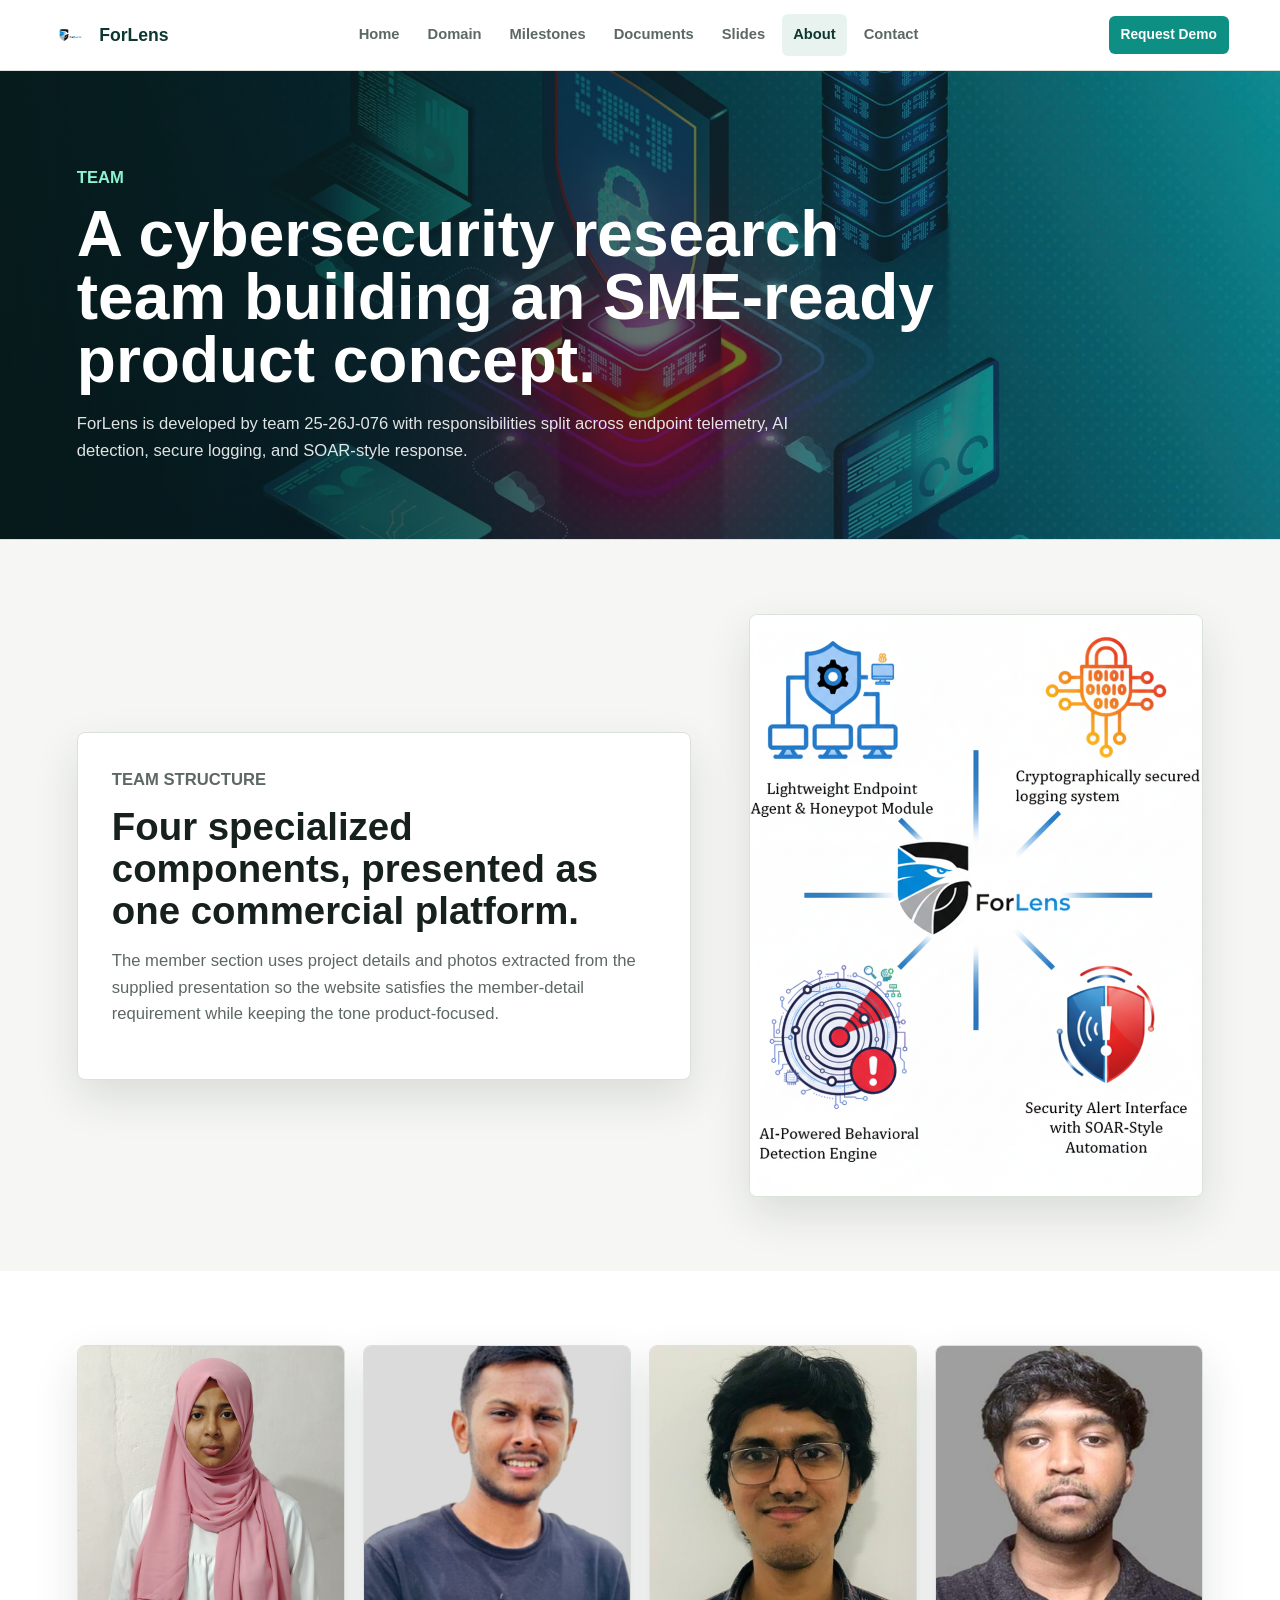
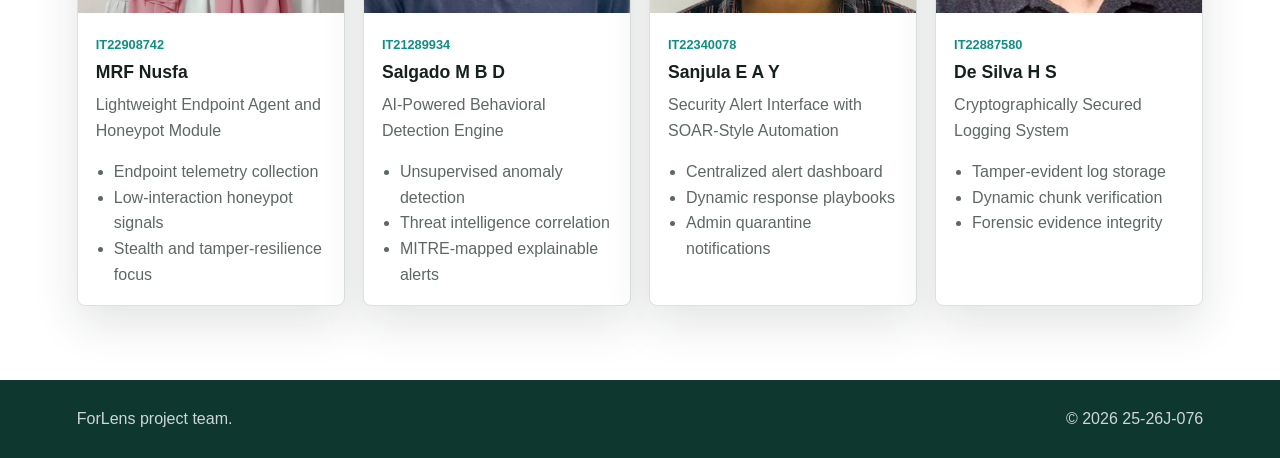
==== about.html @ c887a25a "first commit" ====
<!DOCTYPE html>
<html lang="en">
<head>
  <meta charset="UTF-8">
  <meta name="viewport" content="width=device-width, initial-scale=1.0">
  <title>About | ForLens</title>
  <link rel="stylesheet" href="CSS/style.css">
  <link rel="stylesheet" href="CSS/components.css">
  <link rel="stylesheet" href="CSS/responsive.css">
</head>
<body>
  <header class="site-header" data-header>
    <a class="brand" href="index.html"><img src="assets/images/logo.png" alt="ForLens logo"><span>ForLens</span></a>
    <button class="nav-toggle" type="button" data-nav-toggle aria-label="Open navigation" aria-expanded="false">Menu</button>
    <nav class="site-nav" data-nav>
      <a href="index.html">Home</a><a href="domain.html">Domain</a><a href="milestones.html">Milestones</a><a href="documents.html">Documents</a><a href="slides.html">Slides</a><a href="about.html">About</a><a href="contact.html">Contact</a>
    </nav>
    <div class="header-tools"><a class="nav-cta" href="contact.html">Request Demo</a></div>
  </header>

  <main>
    <section class="page-hero page-hero-about">
      <p class="eyebrow">Team</p>
      <h1>A cybersecurity research team building an SME-ready product concept.</h1>
      <p>ForLens is developed by team 25-26J-076 with responsibilities split across endpoint telemetry, AI detection, secure logging, and SOAR-style response.</p>
    </section>

    <section class="section team-intro split-section">
      <div class="copy-panel reveal">
        <p class="eyebrow">Team Structure</p>
        <h2>Four specialized components, presented as one commercial platform.</h2>
        <p>The member section uses project details and photos extracted from the supplied presentation so the website satisfies the member-detail requirement while keeping the tone product-focused.</p>
      </div>
      <div class="visual-panel reveal">
        <img src="assets/images/module-map.png" alt="ForLens component ownership map">
      </div>
    </section>

    <section class="section member-grid">
      <article class="member-card reveal">
        <img src="assets/team/nusfa.jpg" alt="MRF Nusfa">
        <div class="member-copy">
          <span>IT22908742</span>
          <h3>MRF Nusfa</h3>
          <p>Lightweight Endpoint Agent and Honeypot Module</p>
          <ul>
            <li>Endpoint telemetry collection</li>
            <li>Low-interaction honeypot signals</li>
            <li>Stealth and tamper-resilience focus</li>
          </ul>
        </div>
      </article>
      <article class="member-card reveal">
        <img src="assets/team/salgado.jpg" alt="Salgado M B D">
        <div class="member-copy">
          <span>IT21289934</span>
          <h3>Salgado M B D</h3>
          <p>AI-Powered Behavioral Detection Engine</p>
          <ul>
            <li>Unsupervised anomaly detection</li>
            <li>Threat intelligence correlation</li>
            <li>MITRE-mapped explainable alerts</li>
          </ul>
        </div>
      </article>
      <article class="member-card reveal">
        <img src="assets/team/sanjula.jpg" alt="Sanjula E A Y">
        <div class="member-copy">
          <span>IT22340078</span>
          <h3>Sanjula E A Y</h3>
          <p>Security Alert Interface with SOAR-Style Automation</p>
          <ul>
            <li>Centralized alert dashboard</li>
            <li>Dynamic response playbooks</li>
            <li>Admin quarantine notifications</li>
          </ul>
        </div>
      </article>
      <article class="member-card reveal">
        <img src="assets/team/desilva.jpg" alt="De Silva H S">
        <div class="member-copy">
          <span>IT22887580</span>
          <h3>De Silva H S</h3>
          <p>Cryptographically Secured Logging System</p>
          <ul>
            <li>Tamper-evident log storage</li>
            <li>Dynamic chunk verification</li>
            <li>Forensic evidence integrity</li>
          </ul>
        </div>
      </article>
    </section>
  </main>

  <footer class="site-footer"><p>ForLens project team.</p><span>&copy; <span data-year></span> 25-26J-076</span></footer>
  <script src="js/main.js"></script>
</body>
</html>
---- CSS/style.css ----
:root {
  --ink: #16201d;
  --muted: #5d6864;
  --paper: #f6f7f4;
  --surface: #ffffff;
  --line: #dbe2dc;
  --forest: #145c4b;
  --forest-dark: #0d372f;
  --teal: #0e8f83;
  --blue: #245c9f;
  --amber: #c67a1f;
  --shadow: 0 18px 45px rgba(22, 32, 29, 0.12);
  --shadow-strong: 0 28px 70px rgba(22, 32, 29, 0.18);
}

* {
  box-sizing: border-box;
}

html {
  scroll-behavior: smooth;
}

body {
  margin: 0;
  background: var(--paper);
  color: var(--ink);
  font-family: Arial, Helvetica, sans-serif;
  line-height: 1.6;
}

img {
  display: block;
  max-width: 100%;
}

a {
  color: inherit;
}

.site-header {
  position: sticky;
  top: 0;
  z-index: 20;
  display: flex;
  align-items: center;
  justify-content: space-between;
  gap: 18px;
  padding: 14px clamp(18px, 4vw, 56px);
  background: rgba(255, 255, 255, 0.94);
  border-bottom: 1px solid var(--line);
  backdrop-filter: blur(12px);
}

.header-tools {
  display: inline-flex;
  align-items: center;
  gap: 10px;
  min-width: max-content;
}

.nav-cta {
  display: inline-flex;
  align-items: center;
  justify-content: center;
  min-height: 38px;
  border-radius: 6px;
  font-size: 0.86rem;
  font-weight: 900;
  text-decoration: none;
}

.nav-cta {
  padding: 8px 12px;
  background: var(--teal);
  color: #ffffff;
}

.brand {
  display: inline-flex;
  align-items: center;
  gap: 10px;
  min-width: max-content;
  color: var(--forest-dark);
  font-weight: 800;
  font-size: 1.1rem;
  text-decoration: none;
}

.brand img {
  width: 38px;
  height: 38px;
  object-fit: contain;
}

.site-nav {
  display: flex;
  align-items: center;
  gap: 6px;
}

.site-nav a {
  padding: 9px 11px;
  border-radius: 6px;
  color: var(--muted);
  font-size: 0.92rem;
  font-weight: 700;
  text-decoration: none;
}

.site-nav a:hover,
.site-nav a.is-active {
  background: #e8f3ef;
  color: var(--forest-dark);
}

.nav-toggle {
  display: none;
  border: 1px solid var(--line);
  border-radius: 6px;
  background: var(--surface);
  color: var(--ink);
  padding: 9px 12px;
  font-weight: 800;
}

.hero {
  min-height: calc(100vh - 68px);
  display: grid;
  grid-template-columns: minmax(0, 1fr) minmax(340px, 0.72fr);
  align-content: end;
  align-items: end;
  gap: 28px;
  padding: 120px clamp(20px, 6vw, 82px) 52px;
  color: #ffffff;
  background:
    radial-gradient(circle at 78% 22%, rgba(14, 143, 131, 0.38), transparent 24%),
    linear-gradient(90deg, rgba(6, 27, 24, 0.94), rgba(6, 27, 24, 0.7), rgba(6, 27, 24, 0.42)),
    url("../assets/images/SIEM.jpg") center / cover;
}

.hero-content {
  max-width: 820px;
}

.eyebrow {
  margin: 0 0 12px;
  color: var(--teal);
  font-size: 0.78rem;
  font-weight: 800;
  letter-spacing: 0;
  text-transform: uppercase;
}

.hero .eyebrow {
  color: #8ff3d2;
}

h1,
h2,
h3,
p {
  margin-top: 0;
}

h1 {
  margin-bottom: 20px;
  max-width: 920px;
  font-size: clamp(2.4rem, 7vw, 5.8rem);
  line-height: 0.98;
  letter-spacing: 0;
}

h2 {
  margin-bottom: 16px;
  font-size: clamp(1.7rem, 3vw, 3rem);
  line-height: 1.1;
  letter-spacing: 0;
}

h3 {
  margin-bottom: 10px;
  font-size: 1.1rem;
  line-height: 1.25;
}

.hero-copy,
.page-hero p,
.section-heading p,
.copy-panel p {
  max-width: 760px;
  color: var(--muted);
  font-size: 1.04rem;
}

.hero-copy {
  color: rgba(255, 255, 255, 0.9);
  font-size: clamp(1.05rem, 2vw, 1.28rem);
}

.hero-actions {
  display: flex;
  flex-wrap: wrap;
  gap: 12px;
  margin-top: 28px;
}

.hero-metrics {
  grid-column: 1 / -1;
  display: grid;
  grid-template-columns: repeat(3, minmax(0, 1fr));
  max-width: 780px;
  border: 1px solid rgba(255, 255, 255, 0.22);
  background: rgba(255, 255, 255, 0.12);
  backdrop-filter: blur(10px);
}

.hero-metrics div {
  padding: 18px;
  border-right: 1px solid rgba(255, 255, 255, 0.22);
}

.hero-metrics div:last-child {
  border-right: 0;
}

.hero-metrics strong,
.hero-metrics span {
  display: block;
}

.hero-metrics strong {
  font-size: 1.55rem;
}

.hero-metrics span {
  color: rgba(255, 255, 255, 0.82);
  font-size: 0.88rem;
}

.section {
  padding: 74px clamp(20px, 6vw, 82px);
}

.section-heading {
  max-width: 840px;
  margin-bottom: 28px;
}

.page-hero {
  padding: 94px clamp(20px, 6vw, 82px) 58px;
  color: #ffffff;
  background:
    linear-gradient(90deg, rgba(6, 27, 24, 0.92), rgba(6, 27, 24, 0.68), rgba(6, 27, 24, 0.42)),
    linear-gradient(135deg, #ffffff, #eef7f4);
  background-position: center;
  background-size: cover;
  border-bottom: 1px solid var(--line);
}

.page-hero h1 {
  color: #ffffff;
  font-size: clamp(2.2rem, 5vw, 4.5rem);
}

.page-hero p {
  color: rgba(255, 255, 255, 0.88);
}

.page-hero .eyebrow {
  color: #8ff3d2;
}

.page-hero-domain {
  background-image:
    linear-gradient(90deg, rgba(6, 27, 24, 0.92), rgba(6, 27, 24, 0.68), rgba(6, 27, 24, 0.42)),
    url("../assets/images/domain.jpg");
}

.page-hero-milestones {
  background-image:
    linear-gradient(90deg, rgba(6, 27, 24, 0.9), rgba(6, 27, 24, 0.64), rgba(6, 27, 24, 0.38)),
    url("../assets/images/milestones.jpg");
}

.page-hero-documents {
  background-image:
    linear-gradient(90deg, rgba(6, 27, 24, 0.92), rgba(6, 27, 24, 0.66), rgba(6, 27, 24, 0.42)),
    url("../assets/images/documents.jpg");
}

.page-hero-slides {
  background-image:
    linear-gradient(90deg, rgba(6, 27, 24, 0.88), rgba(6, 27, 24, 0.62), rgba(6, 27, 24, 0.36)),
    url("../assets/images/slides.jpg");
}

.page-hero-about {
  background-image:
    linear-gradient(90deg, rgba(6, 27, 24, 0.92), rgba(6, 27, 24, 0.64), rgba(6, 27, 24, 0.38)),
    url("../assets/images/about.jpg");
}

.page-hero-contact {
  background-image:
    linear-gradient(90deg, rgba(6, 27, 24, 0.92), rgba(6, 27, 24, 0.64), rgba(6, 27, 24, 0.38)),
    url("../assets/images/contact.png");
}

.site-footer {
  display: flex;
  justify-content: space-between;
  gap: 24px;
  padding: 26px clamp(20px, 6vw, 82px);
  background: var(--forest-dark);
  color: rgba(255, 255, 255, 0.8);
}

.site-footer p {
  margin: 0;
}

.reveal {
  opacity: 0;
  transform: translateY(18px);
  transition: opacity 0.5s ease, transform 0.5s ease;
}

.reveal.is-visible {
  opacity: 1;
  transform: translateY(0);
}
---- CSS/components.css ----
.button {
  display: inline-flex;
  align-items: center;
  justify-content: center;
  min-height: 44px;
  padding: 11px 18px;
  border: 1px solid transparent;
  border-radius: 6px;
  font-weight: 800;
  text-decoration: none;
  cursor: pointer;
}

.button-primary {
  background: var(--teal);
  color: #ffffff;
}

.button-primary:hover {
  background: var(--forest);
}

.button-secondary {
  border-color: rgba(255, 255, 255, 0.45);
  color: #ffffff;
  background: rgba(255, 255, 255, 0.1);
}

.capability-cover {
  width: min(100%, 560px);
  justify-self: end;
  align-self: center;
  display: grid;
  grid-template-columns: repeat(2, minmax(0, 1fr));
  gap: 16px;
}

.capability-tile {
  display: grid;
  place-items: center;
  gap: 12px;
  min-height: 190px;
  border: 1px solid rgba(255, 255, 255, 0.22);
  border-radius: 8px;
  background: rgba(255, 255, 255, 0.92);
  color: var(--ink);
  padding: 22px;
  text-align: center;
  box-shadow: 0 20px 50px rgba(0, 0, 0, 0.22);
  transition: transform 0.25s ease, border-color 0.25s ease;
}

.capability-tile:hover {
  transform: translateY(-5px);
  border-color: #8ff3d2;
}

.capability-tile svg {
  width: 42px;
  height: 42px;
  fill: none;
  stroke: #0e67e8;
  stroke-width: 1.9;
  stroke-linecap: round;
  stroke-linejoin: round;
}

.capability-tile h3 {
  margin: 0;
  font-size: 1rem;
}

.capability-tile p {
  margin: 0;
  color: var(--muted);
  font-size: 0.9rem;
}

.project-brief {
  display: grid;
  grid-template-columns: repeat(3, minmax(0, 1fr));
  gap: 18px;
  background: #ffffff;
}

.brief-card,
.matrix-card {
  border: 1px solid var(--line);
  border-radius: 8px;
  background: #ffffff;
  padding: 24px;
  box-shadow: var(--shadow);
}

.brief-card span,
.matrix-card span {
  color: var(--teal);
  font-size: 0.78rem;
  font-weight: 900;
  text-transform: uppercase;
}

.brief-card p,
.matrix-card p {
  color: var(--muted);
}

.product-demo {
  background: #ffffff;
}

.module-showcase {
  background: #ffffff;
}

.showcase-layout {
  display: grid;
  grid-template-columns: minmax(0, 1fr) 240px minmax(280px, 0.74fr);
  gap: 18px;
  align-items: stretch;
}

.showcase-image,
.showcase-copy {
  border: 1px solid var(--line);
  border-radius: 8px;
  background: #ffffff;
  box-shadow: var(--shadow);
}

.showcase-image {
  display: grid;
  place-items: center;
  height: 430px;
  overflow: hidden;
  background: #edf4ef;
}

.showcase-image img {
  width: 100%;
  height: 100%;
  object-fit: contain;
  padding: 18px;
}

.showcase-controls {
  display: grid;
  gap: 10px;
}

.showcase-tab,
.timeline-filter,
.timeline-scroll {
  border: 1px solid var(--line);
  border-radius: 6px;
  background: #ffffff;
  color: var(--ink);
  padding: 12px 14px;
  font: inherit;
  font-weight: 900;
  cursor: pointer;
}

.showcase-tab:hover,
.showcase-tab.is-active,
.timeline-filter:hover,
.timeline-filter.is-active,
.timeline-scroll:hover {
  border-color: var(--teal);
  background: #e8f3ef;
  color: var(--forest-dark);
}

.showcase-copy {
  padding: 26px;
  min-height: 430px;
}

.showcase-copy span {
  color: var(--teal);
  font-weight: 900;
}

.showcase-copy p {
  color: var(--muted);
}

.showcase-copy ul {
  margin: 18px 0 0;
  padding-left: 18px;
  color: var(--muted);
}

.showcase-copy li {
  margin-bottom: 10px;
}

.dashboard-shell {
  display: grid;
  grid-template-columns: 260px minmax(0, 1fr);
  min-height: 720px;
  overflow: hidden;
  border: 1px solid #223832;
  border-radius: 8px;
  background: #0b1714;
  box-shadow: var(--shadow-strong);
}

.dashboard-sidebar {
  display: flex;
  flex-direction: column;
  gap: 10px;
  padding: 24px;
  background: #10231e;
  color: #ffffff;
}

.status-dot {
  width: 12px;
  height: 12px;
  border-radius: 50%;
  background: #51e6a8;
  box-shadow: 0 0 0 8px rgba(81, 230, 168, 0.14);
}

.dashboard-sidebar strong {
  margin-bottom: 4px;
  font-size: 1.2rem;
}

.cloud-summary {
  margin: 0 0 16px;
  color: rgba(255, 255, 255, 0.68);
  font-size: 0.9rem;
  line-height: 1.45;
}

.demo-tab {
  width: 100%;
  border: 1px solid rgba(255, 255, 255, 0.12);
  border-radius: 6px;
  background: rgba(255, 255, 255, 0.06);
  color: rgba(255, 255, 255, 0.78);
  padding: 13px 14px;
  font: inherit;
  font-weight: 800;
  text-align: left;
  cursor: pointer;
}

.demo-tab.is-active,
.demo-tab:hover {
  background: #e9fff6;
  color: var(--forest-dark);
}

.dashboard-main {
  position: relative;
  min-height: 720px;
  padding: clamp(22px, 5vw, 52px);
  background:
    linear-gradient(135deg, rgba(14, 143, 131, 0.2), rgba(36, 92, 159, 0.1)),
    #10231e;
  color: #ffffff;
}

.demo-panel {
  display: none;
  max-width: 760px;
  min-height: 610px;
}

.demo-panel.is-active {
  display: block;
}

.demo-panel h3 {
  margin: 22px 0 12px;
  font-size: clamp(1.6rem, 3vw, 3rem);
}

.demo-panel p {
  max-width: 690px;
  color: rgba(255, 255, 255, 0.78);
  font-size: 1.08rem;
}

.risk-pill {
  display: inline-flex;
  border-radius: 999px;
  padding: 7px 11px;
  font-size: 0.78rem;
  font-weight: 900;
}

.risk-pill.high {
  background: #ffe8e8;
  color: #9f1d1d;
}

.risk-pill.medium {
  background: #fff1d6;
  color: #8a4f08;
}

.risk-pill.verified {
  background: #dff8eb;
  color: #145c4b;
}

.risk-pill.low {
  background: #e7f0ff;
  color: #245c9f;
}

.signal-grid {
  display: grid;
  grid-template-columns: 160px minmax(0, 1fr);
  gap: 12px;
  margin-top: 28px;
  padding: 22px;
  border: 1px solid rgba(255, 255, 255, 0.14);
  border-radius: 8px;
  background: rgba(255, 255, 255, 0.08);
}

.signal-grid.compact {
  margin-top: 18px;
}

.signal-grid span {
  color: rgba(255, 255, 255, 0.62);
}

.workflow-steps {
  display: grid;
  grid-template-columns: repeat(4, minmax(0, 1fr));
  gap: 10px;
  margin-top: 26px;
}

.workflow-steps span {
  min-height: 88px;
  display: grid;
  place-items: center;
  border: 1px solid rgba(255, 255, 255, 0.14);
  border-radius: 8px;
  background: rgba(255, 255, 255, 0.08);
  color: rgba(255, 255, 255, 0.88);
  font-weight: 800;
  text-align: center;
  padding: 12px;
}

.action-row {
  display: grid;
  grid-template-columns: repeat(4, minmax(0, 1fr));
  gap: 12px;
  margin-top: 28px;
}

.action-row span {
  min-height: 92px;
  display: grid;
  place-items: center;
  border: 1px solid rgba(255, 255, 255, 0.16);
  border-radius: 8px;
  background: rgba(255, 255, 255, 0.08);
  color: #ffffff;
  font-weight: 800;
  text-align: center;
}

.hash-line {
  display: grid;
  grid-template-columns: repeat(4, 1fr);
  gap: 10px;
  margin-top: 30px;
}

.hash-line span {
  height: 14px;
  border-radius: 999px;
  background: linear-gradient(90deg, #51e6a8, #89c7ff);
}

.mini-chart {
  display: flex;
  align-items: end;
  gap: 14px;
  height: 180px;
  max-width: 520px;
  margin-top: 28px;
  padding: 18px;
  border: 1px solid rgba(255, 255, 255, 0.14);
  border-radius: 8px;
  background: rgba(255, 255, 255, 0.08);
}

.mini-chart span {
  flex: 1;
  border-radius: 6px 6px 0 0;
  background: linear-gradient(180deg, #51e6a8, #245c9f);
}

.intro-grid,
.split-section,
.team-section,
.contact-layout {
  display: grid;
  grid-template-columns: minmax(0, 1.15fr) minmax(320px, 0.85fr);
  gap: clamp(24px, 5vw, 58px);
  align-items: center;
}

.commercial-panel,
.copy-panel,
.contact-card,
.contact-form {
  background: var(--surface);
  border: 1px solid var(--line);
  border-radius: 8px;
  padding: clamp(22px, 4vw, 34px);
  box-shadow: var(--shadow);
}

.commercial-panel dl {
  display: grid;
  gap: 16px;
  margin: 0;
}

.commercial-panel div {
  padding-bottom: 16px;
  border-bottom: 1px solid var(--line);
}

.commercial-panel div:last-child {
  padding-bottom: 0;
  border-bottom: 0;
}

.commercial-panel dt {
  color: var(--forest-dark);
  font-weight: 800;
}

.commercial-panel dd {
  margin: 4px 0 0;
  color: var(--muted);
}

.feature-band {
  background: #edf4ef;
}

.feature-grid,
.domain-grid,
.resource-grid,
.roadmap-grid {
  display: grid;
  grid-template-columns: repeat(4, minmax(0, 1fr));
  gap: 18px;
}

.feature-card,
.domain-card,
.resource-card,
.roadmap-card,
.timeline-item {
  background: var(--surface);
  border: 1px solid var(--line);
  border-radius: 8px;
  overflow: hidden;
  box-shadow: 0 10px 26px rgba(22, 32, 29, 0.08);
}

.feature-card img,
.domain-card img {
  width: 100%;
  height: 160px;
  object-fit: contain;
  background: #dfe9e4;
  padding: 16px;
}

.feature-card h3,
.feature-card p,
.domain-card h3,
.domain-card p,
.roadmap-card h3,
.roadmap-card p,
.timeline-item h3,
.timeline-item p {
  padding-right: 18px;
  padding-left: 18px;
}

.feature-card h3,
.domain-card h3,
.roadmap-card h3,
.timeline-item h3 {
  padding-top: 18px;
}

.feature-card p,
.domain-card p,
.roadmap-card p,
.timeline-item p {
  color: var(--muted);
}

.visual-panel {
  overflow: hidden;
  border: 1px solid var(--line);
  border-radius: 8px;
  background: #ffffff;
  box-shadow: var(--shadow);
}

.visual-panel img {
  width: 100%;
  min-height: 340px;
  object-fit: contain;
}

.proof-strip {
  background: #edf4ef;
}

.proof-card {
  display: grid;
  grid-template-columns: minmax(280px, 0.8fr) minmax(0, 1fr);
  align-items: center;
  gap: clamp(24px, 5vw, 52px);
  padding: clamp(20px, 4vw, 36px);
  border: 1px solid var(--line);
  border-radius: 8px;
  background: #ffffff;
  box-shadow: var(--shadow);
}

.proof-card img {
  width: 100%;
  border-radius: 8px;
  background: #ffffff;
}

.check-list,
.number-list {
  margin: 20px 0 0;
  padding-left: 20px;
  color: var(--muted);
}

.check-list li,
.number-list li {
  margin-bottom: 10px;
}

.timeline {
  display: grid;
  grid-template-columns: repeat(6, minmax(220px, 1fr));
  gap: 18px;
  overflow-x: auto;
  padding-bottom: 10px;
}

.assessment-section {
  background: #ffffff;
}

.timeline-toolbar {
  display: flex;
  flex-wrap: wrap;
  gap: 10px;
  margin-bottom: 18px;
}

.timeline-board {
  display: grid;
  grid-template-columns: repeat(17, minmax(92px, 1fr));
  gap: 0;
  overflow-x: auto;
  border: 2px solid #171717;
  border-radius: 8px;
  background: #ffffff;
  box-shadow: var(--shadow);
}

.timeline-card {
  min-height: 330px;
  display: flex;
  flex-direction: column-reverse;
  align-items: center;
  justify-content: space-between;
  gap: 16px;
  border: 0;
  border-right: 2px solid #171717;
  padding: 12px 8px;
  color: #111111;
  font: inherit;
  cursor: pointer;
}

.timeline-card:last-child {
  border-right: 0;
}

.timeline-card.is-muted {
  opacity: 0.28;
}

.timeline-card strong {
  writing-mode: vertical-rl;
  transform: rotate(180deg);
  min-height: 190px;
  font-family: Georgia, "Times New Roman", serif;
  font-size: 1.02rem;
  line-height: 1.05;
  text-align: center;
}

.timeline-card span {
  min-height: 54px;
  display: grid;
  place-items: center;
  color: #d71920;
  font-size: 0.76rem;
  font-weight: 800;
  text-align: center;
}

.timeline-card:hover,
.timeline-card.is-active {
  outline: 4px solid var(--teal);
  outline-offset: -4px;
}

.timeline-card.soft-green { background: #dcebd3; }
.timeline-card.green { background: #accf98; }
.timeline-card.peach { background: #f5dece; }
.timeline-card.blue { background: #88a4d5; }
.timeline-card.orange { background: #f3b17c; }
.timeline-card.orange-dark { background: #c95b10; }
.timeline-card.gray { background: #d7d7d7; }
.timeline-card.cream { background: #fbf1cf; }
.timeline-card.yellow { background: #ffe39b; }
.timeline-card.sky { background: #bed8ed; }
.timeline-card.cyan { background: #09a6d5; }

.timeline-infographic {
  display: grid;
  grid-template-columns: repeat(4, minmax(0, 1fr));
  gap: 24px;
  overflow: visible;
  border: 0;
  box-shadow: none;
  background: #ffffff;
  padding: 0;
}

.timeline-node {
  position: relative;
  min-height: 230px;
  border: 1px solid var(--line);
  border-radius: 8px;
  background: #ffffff;
  color: var(--ink);
  padding: 18px;
  box-shadow: var(--shadow);
  text-align: left;
  cursor: pointer;
}

.timeline-node::after {
  content: "";
  position: absolute;
  top: 50%;
  right: -24px;
  width: 24px;
  height: 4px;
  background: #f4d52a;
}

.timeline-node:nth-child(4n)::after,
.timeline-node:last-child::after {
  display: none;
}

.timeline-node span {
  display: inline-flex;
  color: #d6b900;
  font-weight: 900;
  margin-bottom: 8px;
}

.timeline-node svg {
  width: 64px;
  height: 64px;
  display: block;
  margin: 0 auto 18px;
  padding: 12px;
  border: 6px solid #f4d52a;
  border-radius: 50%;
  background: #ffffff;
  fill: none;
  stroke: var(--forest-dark);
  stroke-width: 1.7;
  stroke-linecap: round;
  stroke-linejoin: round;
}

.timeline-node strong,
.timeline-node small {
  display: block;
}

.timeline-node strong {
  margin-bottom: 8px;
  font-size: 1rem;
}

.timeline-node small {
  color: var(--muted);
  font-weight: 800;
}

.timeline-node:hover,
.timeline-node.is-active {
  border-color: var(--teal);
  transform: translateY(-4px);
}

.timeline-node.is-muted {
  opacity: 0.3;
}

.roadmap-canvas {
  position: relative;
  min-height: 680px;
  overflow: hidden;
  border: 1px solid var(--line);
  border-radius: 8px;
  background:
    linear-gradient(180deg, rgba(237, 244, 239, 0.92), rgba(255, 255, 255, 0.96)),
    url("../assets/images/milestones.jpg") center / cover;
  box-shadow: var(--shadow);
}

.road-svg {
  position: absolute;
  inset: 36px 0 auto;
  width: 100%;
  height: 330px;
}

.road-shadow,
.road,
.road-line {
  fill: none;
  stroke-linecap: round;
}

.road-shadow {
  stroke: rgba(13, 55, 47, 0.18);
  stroke-width: 72;
  transform: translateY(12px);
}

.road {
  stroke: #172b62;
  stroke-width: 58;
}

.road-line {
  stroke: rgba(255, 255, 255, 0.88);
  stroke-width: 4;
  stroke-dasharray: 16 18;
}

.road-pin {
  position: absolute;
  width: 62px;
  height: 62px;
  display: grid;
  place-items: center;
  border: 4px solid #ffffff;
  border-radius: 50%;
  background: #f4d52a;
  color: var(--forest-dark);
  box-shadow: var(--shadow);
  cursor: pointer;
  transform: translate(-50%, -50%);
}

.road-pin span {
  position: absolute;
  top: -24px;
  min-width: 26px;
  min-height: 26px;
  display: grid;
  place-items: center;
  border-radius: 50%;
  background: #ffffff;
  color: var(--teal);
  font-size: 0.72rem;
  font-weight: 900;
}

.road-pin svg {
  width: 28px;
  height: 28px;
  fill: none;
  stroke: currentColor;
  stroke-width: 1.8;
  stroke-linecap: round;
  stroke-linejoin: round;
}

.road-pin:hover,
.road-pin.is-active {
  background: var(--teal);
  color: #ffffff;
  transform: translate(-50%, -50%) scale(1.08);
}

.road-pin.is-muted,
.road-card.is-muted {
  opacity: 0.28;
}

.road-pin.p1 { left: 7%; top: 34%; }
.road-pin.p2 { left: 16%; top: 20%; }
.road-pin.p3 { left: 25%; top: 33%; }
.road-pin.p4 { left: 34%; top: 50%; }
.road-pin.p5 { left: 44%; top: 46%; }
.road-pin.p6 { left: 54%; top: 30%; }
.road-pin.p7 { left: 64%; top: 19%; }
.road-pin.p8 { left: 73%; top: 27%; }
.road-pin.p9 { left: 82%; top: 45%; }
.road-pin.p10 { left: 91%; top: 51%; }
.road-pin.p11 { left: 97%; top: 38%; }

.road-card {
  position: absolute;
  width: 150px;
  min-height: 118px;
  border: 1px solid var(--line);
  border-radius: 8px;
  background: #ffffff;
  padding: 15px;
  box-shadow: var(--shadow);
}

.road-card::before {
  content: "";
  position: absolute;
  left: 50%;
  top: -42px;
  width: 2px;
  height: 42px;
  background: rgba(13, 55, 47, 0.22);
}

.road-card span {
  color: #d6b900;
  font-weight: 900;
}

.road-card h3 {
  margin: 6px 0 4px;
  font-size: 0.98rem;
}

.road-card p {
  margin: 0;
  color: var(--muted);
  font-size: 0.86rem;
  font-weight: 800;
}

.road-card.c1 { left: 3%; top: 405px; }
.road-card.c2 { left: 11%; top: 255px; }
.road-card.c3 { left: 21%; top: 405px; }
.road-card.c4 { left: 30%; top: 405px; }
.road-card.c5 { left: 40%; top: 405px; }
.road-card.c6 { left: 50%; top: 405px; }
.road-card.c7 { left: 60%; top: 245px; }
.road-card.c8 { left: 69%; top: 295px; }
.road-card.c9 { left: 77%; top: 405px; }
.road-card.c10 { left: 84%; top: 405px; }
.road-card.c11 { right: 2%; top: 405px; }

.timeline-detail {
  margin-top: 22px;
  padding: 24px;
  border: 1px solid var(--line);
  border-left: 6px solid var(--teal);
  border-radius: 8px;
  background: #ffffff;
  box-shadow: var(--shadow);
}

.timeline-detail span {
  color: var(--teal);
  font-weight: 900;
}

.timeline-detail p {
  margin-bottom: 0;
  color: var(--muted);
}

.evidence-matrix {
  background: #edf4ef;
}

.matrix-grid {
  display: grid;
  grid-template-columns: repeat(4, minmax(0, 1fr));
  gap: 18px;
}

.timeline-item {
  min-height: 230px;
  padding-top: 18px;
  border-top: 5px solid var(--teal);
}

.timeline-item span {
  display: inline-flex;
  margin-left: 18px;
  padding: 5px 9px;
  border-radius: 999px;
  background: #e8f3ef;
  color: var(--forest-dark);
  font-size: 0.78rem;
  font-weight: 800;
}

.resource-grid {
  grid-template-columns: repeat(3, minmax(0, 1fr));
}

.resource-card {
  min-height: 210px;
  padding: 22px;
  color: var(--ink);
  text-decoration: none;
}

.resource-card span {
  display: inline-flex;
  margin-bottom: 24px;
  padding: 6px 9px;
  border-radius: 6px;
  background: #ecf3ff;
  color: var(--blue);
  font-size: 0.78rem;
  font-weight: 800;
}

.resource-card:hover {
  border-color: var(--teal);
  transform: translateY(-2px);
}

.roadmap-grid {
  grid-template-columns: repeat(4, minmax(0, 1fr));
}

.roadmap-grid .section-heading {
  grid-column: 1 / -1;
  margin-bottom: 0;
}

.roadmap-card {
  padding-top: 8px;
  border-top: 5px solid var(--amber);
}

.contact-layout {
  align-items: start;
}

.contact-card a {
  color: var(--blue);
  font-weight: 800;
}

.contact-points {
  display: grid;
  gap: 10px;
  margin-top: 20px;
}

.contact-points span {
  display: block;
  border: 1px solid var(--line);
  border-radius: 6px;
  background: #edf4ef;
  padding: 11px 12px;
  color: var(--forest-dark);
  font-weight: 800;
}

.architecture-gallery {
  background: #ffffff;
}

.architecture-grid {
  display: grid;
  grid-template-columns: repeat(3, minmax(0, 1fr));
  gap: 18px;
}

.architecture-card {
  overflow: hidden;
  border: 1px solid var(--line);
  border-radius: 8px;
  background: #ffffff;
  box-shadow: var(--shadow);
}

.architecture-card img {
  width: 100%;
  height: 260px;
  object-fit: contain;
  background: #edf4ef;
  padding: 12px;
}

.architecture-card div {
  padding: 20px;
}

.architecture-card span {
  color: var(--teal);
  font-size: 0.78rem;
  font-weight: 900;
  text-transform: uppercase;
}

.architecture-card p {
  color: var(--muted);
}

.contact-form {
  display: grid;
  gap: 10px;
}

.member-grid {
  display: grid;
  grid-template-columns: repeat(4, minmax(0, 1fr));
  gap: 18px;
  background: #ffffff;
}

.member-card {
  overflow: hidden;
  border: 1px solid var(--line);
  border-radius: 8px;
  background: var(--surface);
  box-shadow: var(--shadow);
}

.member-card img {
  width: 100%;
  aspect-ratio: 1 / 1;
  object-fit: cover;
  background: #e7ece8;
}

.member-copy {
  padding: 18px;
}

.member-copy span {
  color: var(--teal);
  font-size: 0.8rem;
  font-weight: 900;
}

.member-copy h3 {
  margin: 6px 0 8px;
}

.member-copy p,
.member-copy li {
  color: var(--muted);
}

.member-copy ul {
  margin: 14px 0 0;
  padding-left: 18px;
}

.contact-form label {
  color: var(--forest-dark);
  font-weight: 800;
}

.contact-form input,
.contact-form textarea {
  width: 100%;
  border: 1px solid var(--line);
  border-radius: 6px;
  padding: 12px;
  color: var(--ink);
  font: inherit;
}

.contact-form input:focus,
.contact-form textarea:focus {
  outline: 3px solid rgba(14, 143, 131, 0.18);
  border-color: var(--teal);
}

.form-status {
  min-height: 24px;
  margin: 0;
  color: var(--forest);
  font-weight: 700;
}
---- CSS/responsive.css ----
@media (max-width: 1060px) {
  .site-header {
    align-items: flex-start;
  }

  .nav-toggle {
    display: inline-flex;
  }

  .site-nav {
    position: absolute;
    top: 66px;
    right: clamp(18px, 4vw, 56px);
    left: clamp(18px, 4vw, 56px);
    display: none;
    flex-direction: column;
    align-items: stretch;
    padding: 10px;
    background: #ffffff;
    border: 1px solid var(--line);
    border-radius: 8px;
    box-shadow: var(--shadow);
  }

  .header-tools {
    margin-left: auto;
  }

  .site-nav.is-open {
    display: flex;
  }

  .site-nav a {
    padding: 12px;
  }

  .feature-grid,
  .domain-grid,
  .roadmap-grid,
  .matrix-grid,
  .architecture-grid,
  .timeline-infographic {
    grid-template-columns: repeat(2, minmax(0, 1fr));
  }

  .resource-grid {
    grid-template-columns: repeat(2, minmax(0, 1fr));
  }

  .dashboard-shell {
    grid-template-columns: 1fr;
  }

  .dashboard-sidebar {
    display: grid;
    grid-template-columns: repeat(2, minmax(0, 1fr));
  }

  .dashboard-sidebar strong,
  .status-dot {
    grid-column: 1 / -1;
  }

  .proof-card,
  .member-grid {
    grid-template-columns: repeat(2, minmax(0, 1fr));
  }

  .hero,
  .showcase-layout {
    grid-template-columns: 1fr;
  }

  .capability-cover {
    justify-self: start;
  }

  .project-brief {
    grid-template-columns: 1fr;
  }

  .roadmap-canvas {
    min-height: 980px;
  }

  .road-svg {
    display: none;
  }

  .road-pin {
    display: none;
  }

  .road-card {
    position: static;
    width: auto;
  }

  .road-card::before {
    display: none;
  }

  .roadmap-canvas {
    display: grid;
    grid-template-columns: repeat(2, minmax(0, 1fr));
    gap: 16px;
    padding: 18px;
  }
}

@media (max-width: 820px) {
  .hero {
    min-height: 720px;
    padding-top: 92px;
  }

  .hero-metrics {
    grid-template-columns: 1fr;
  }

  .hero-metrics div {
    border-right: 0;
    border-bottom: 1px solid rgba(255, 255, 255, 0.22);
  }

  .hero-metrics div:last-child {
    border-bottom: 0;
  }

  .intro-grid,
  .split-section,
  .team-section,
  .contact-layout {
    grid-template-columns: 1fr;
  }

  .site-footer {
    flex-direction: column;
  }

  .action-row,
  .signal-grid,
  .workflow-steps {
    grid-template-columns: 1fr;
  }

  .header-tools {
    order: 3;
    width: 100%;
    justify-content: space-between;
  }
}

@media (max-width: 620px) {
  .site-header {
    padding: 12px 16px;
  }

  .brand span {
    font-size: 1rem;
  }

  .section,
  .page-hero {
    padding-right: 18px;
    padding-left: 18px;
  }

  .feature-grid,
  .domain-grid,
  .resource-grid,
  .roadmap-grid,
  .matrix-grid,
  .architecture-grid,
  .timeline-infographic {
    grid-template-columns: 1fr;
  }

  .timeline-node::after {
    display: none;
  }

  .roadmap-canvas {
    min-height: 0;
    grid-template-columns: 1fr;
  }

  .hero-actions {
    flex-direction: column;
    align-items: stretch;
  }

  .button {
    width: 100%;
  }

  .visual-panel img {
    min-height: 240px;
  }

  .dashboard-sidebar,
  .proof-card,
  .member-grid {
    grid-template-columns: 1fr;
  }

  .capability-cover {
    grid-template-columns: 1fr;
  }

  .nav-cta {
    flex: 1;
  }

  .timeline-card {
    min-height: 280px;
    min-width: 86px;
  }

  .timeline-card strong {
    min-height: 170px;
    font-size: 0.92rem;
  }
}
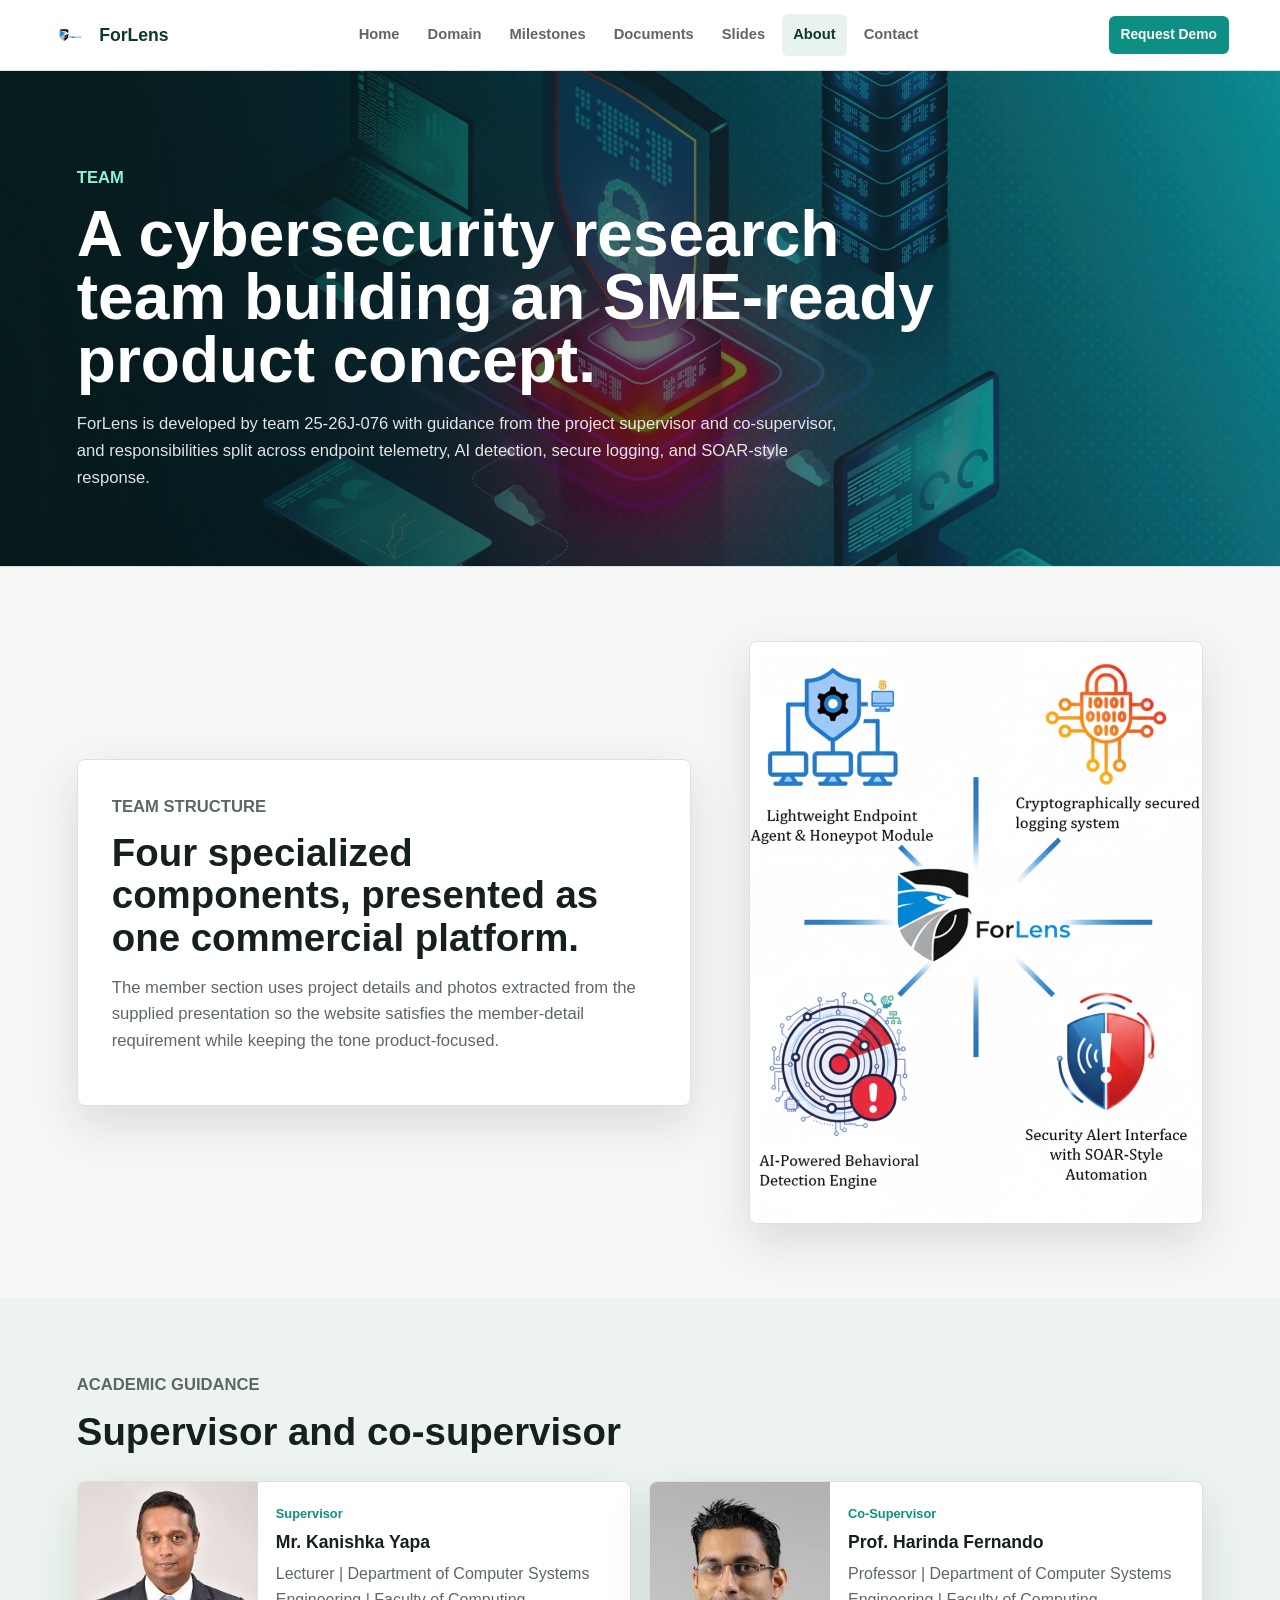
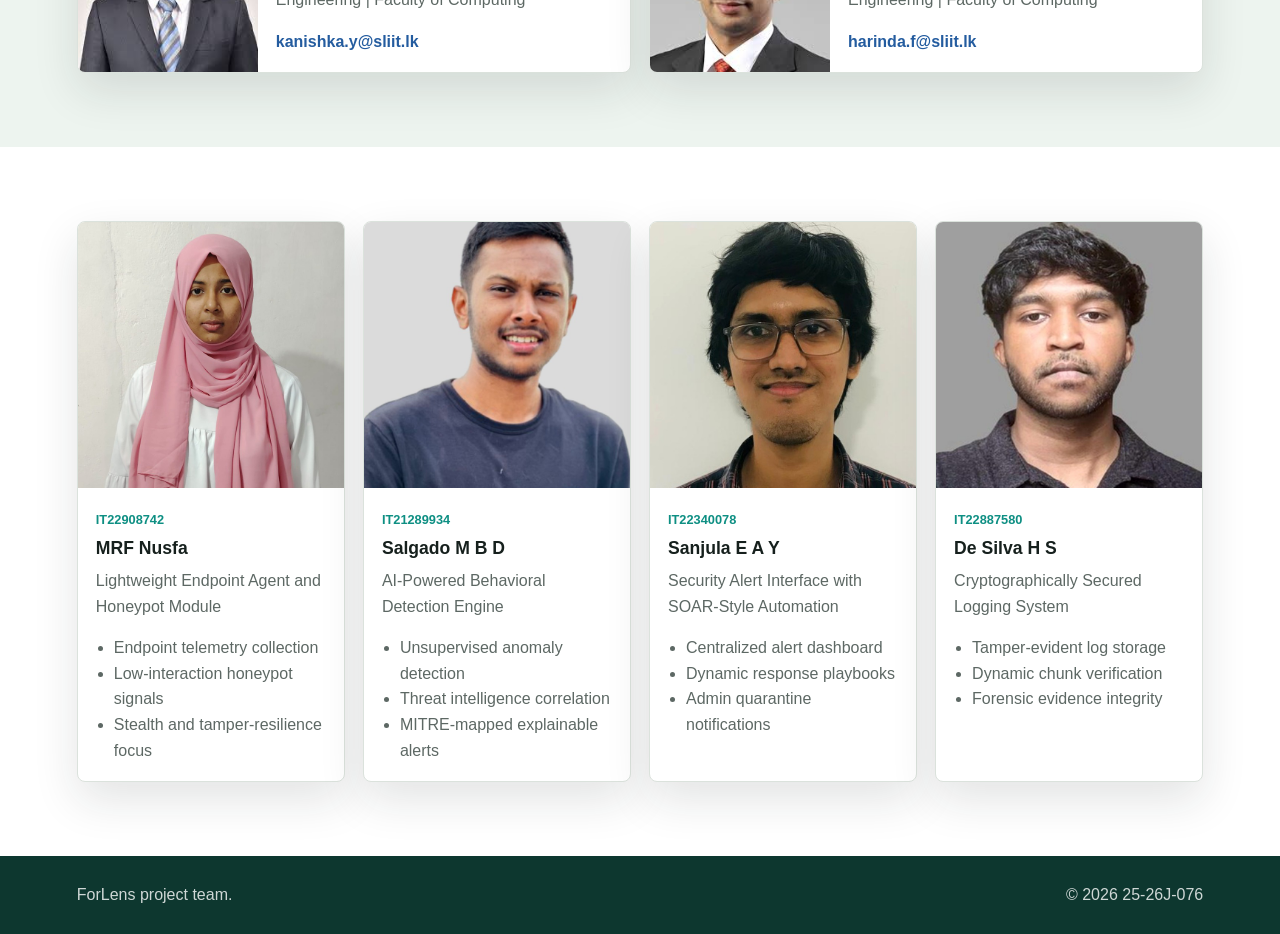
==== commit 541d8913: "Update" ====
--- a/about.html
+++ b/about.html
@@ -22,7 +22,7 @@
     <section class="page-hero page-hero-about">
       <p class="eyebrow">Team</p>
       <h1>A cybersecurity research team building an SME-ready product concept.</h1>
-      <p>ForLens is developed by team 25-26J-076 with responsibilities split across endpoint telemetry, AI detection, secure logging, and SOAR-style response.</p>
+      <p>ForLens is developed by team 25-26J-076 with guidance from the project supervisor and co-supervisor, and responsibilities split across endpoint telemetry, AI detection, secure logging, and SOAR-style response.</p>
     </section>
 
     <section class="section team-intro split-section">
@@ -33,6 +33,33 @@
       </div>
       <div class="visual-panel reveal">
         <img src="assets/images/module-map.png" alt="ForLens component ownership map">
+      </div>
+    </section>
+
+    <section class="section supervisor-section">
+      <div class="section-heading reveal">
+        <p class="eyebrow">Academic Guidance</p>
+        <h2>Supervisor and co-supervisor</h2>
+      </div>
+      <div class="supervisor-grid">
+        <article class="member-card supervisor-card reveal">
+          <img src="assets/team/KanshkaYapa.jpg" alt="Mr. Kanishka Yapa">
+          <div class="member-copy">
+            <span>Supervisor</span>
+            <h3>Mr. Kanishka Yapa</h3>
+            <p>Lecturer | Department of Computer Systems Engineering | Faculty of Computing</p>
+            <a href="mailto:kanishka.y@sliit.lk">kanishka.y@sliit.lk</a>
+          </div>
+        </article>
+        <article class="member-card supervisor-card reveal">
+          <img src="assets/team/HarindaFernando.jpg" alt="Prof. Harinda Fernando">
+          <div class="member-copy">
+            <span>Co-Supervisor</span>
+            <h3>Prof. Harinda Fernando</h3>
+            <p>Professor | Department of Computer Systems Engineering | Faculty of Computing</p>
+            <a href="mailto:harinda.f@sliit.lk">harinda.f@sliit.lk</a>
+          </div>
+        </article>
       </div>
     </section>
 
--- a/CSS/style.css
+++ b/CSS/style.css
@@ -171,6 +171,12 @@
   letter-spacing: 0;
 }
 
+.hero-home h1 {
+  max-width: 980px;
+  font-size: clamp(2.15rem, 4.8vw, 4.8rem);
+  line-height: 1.02;
+}
+
 h2 {
   margin-bottom: 16px;
   font-size: clamp(1.7rem, 3vw, 3rem);
--- a/CSS/components.css
+++ b/CSS/components.css
@@ -952,7 +952,7 @@
 
 .resource-card span {
   display: inline-flex;
-  margin-bottom: 24px;
+  margin-bottom: 18px;
   padding: 6px 9px;
   border-radius: 6px;
   background: #ecf3ff;
@@ -964,6 +964,13 @@
 .resource-card:hover {
   border-color: var(--teal);
   transform: translateY(-2px);
+}
+
+.resource-meta {
+  margin-bottom: 10px;
+  color: var(--forest-dark);
+  font-size: 0.9rem;
+  font-weight: 900;
 }
 
 .roadmap-grid {
@@ -1058,6 +1065,26 @@
   background: #ffffff;
 }
 
+.supervisor-section {
+  background: #edf4ef;
+}
+
+.supervisor-grid {
+  display: grid;
+  grid-template-columns: repeat(2, minmax(0, 1fr));
+  gap: 18px;
+}
+
+.supervisor-card {
+  display: grid;
+  grid-template-columns: minmax(180px, 0.42fr) minmax(0, 1fr);
+}
+
+.supervisor-card img {
+  height: 100%;
+  aspect-ratio: auto;
+}
+
 .member-card {
   overflow: hidden;
   border: 1px solid var(--line);
@@ -1092,6 +1119,12 @@
   color: var(--muted);
 }
 
+.member-copy a {
+  color: var(--blue);
+  font-weight: 800;
+  text-decoration: none;
+}
+
 .member-copy ul {
   margin: 14px 0 0;
   padding-left: 18px;
--- a/CSS/responsive.css
+++ b/CSS/responsive.css
@@ -62,6 +62,7 @@
   }
 
   .proof-card,
+  .supervisor-card,
   .member-grid {
     grid-template-columns: repeat(2, minmax(0, 1fr));
   }
@@ -200,8 +201,15 @@
 
   .dashboard-sidebar,
   .proof-card,
+  .supervisor-grid,
+  .supervisor-card,
   .member-grid {
     grid-template-columns: 1fr;
+  }
+
+  .supervisor-card img {
+    height: auto;
+    aspect-ratio: 1 / 1;
   }
 
   .capability-cover {
